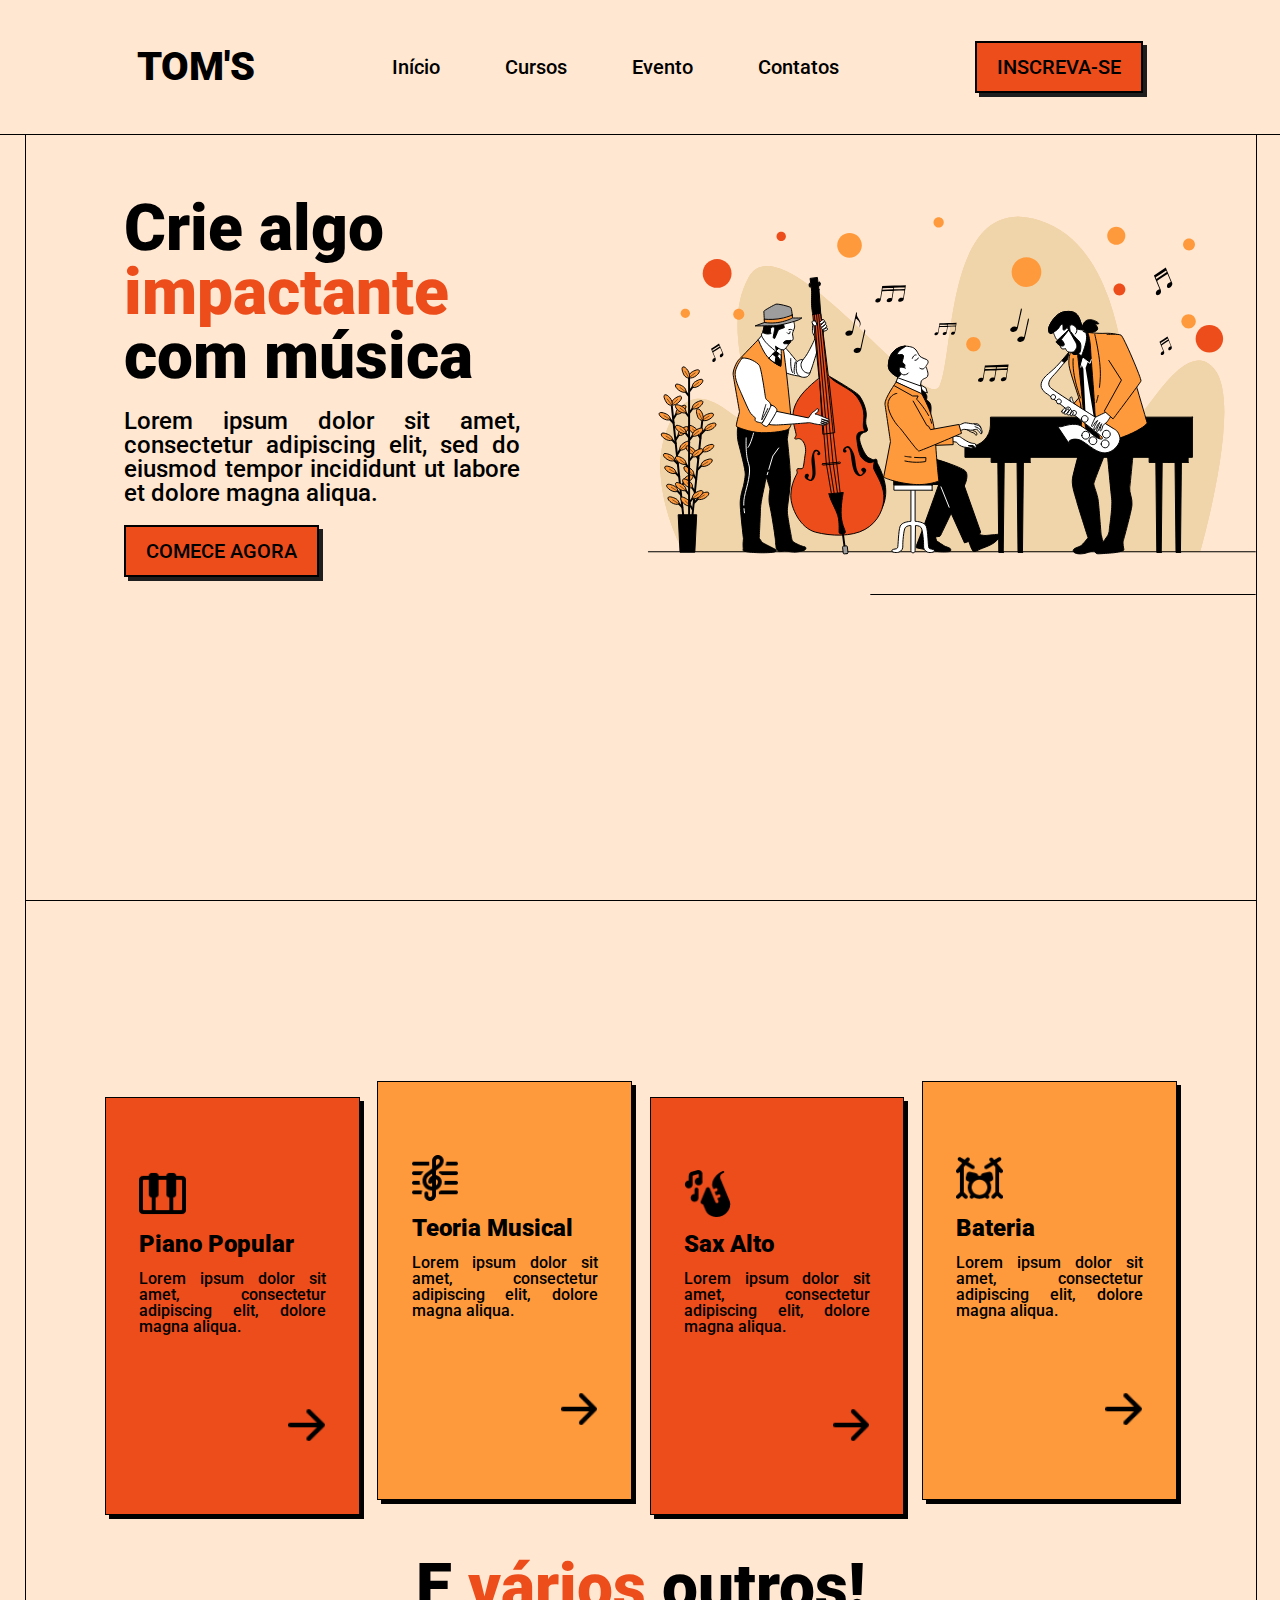
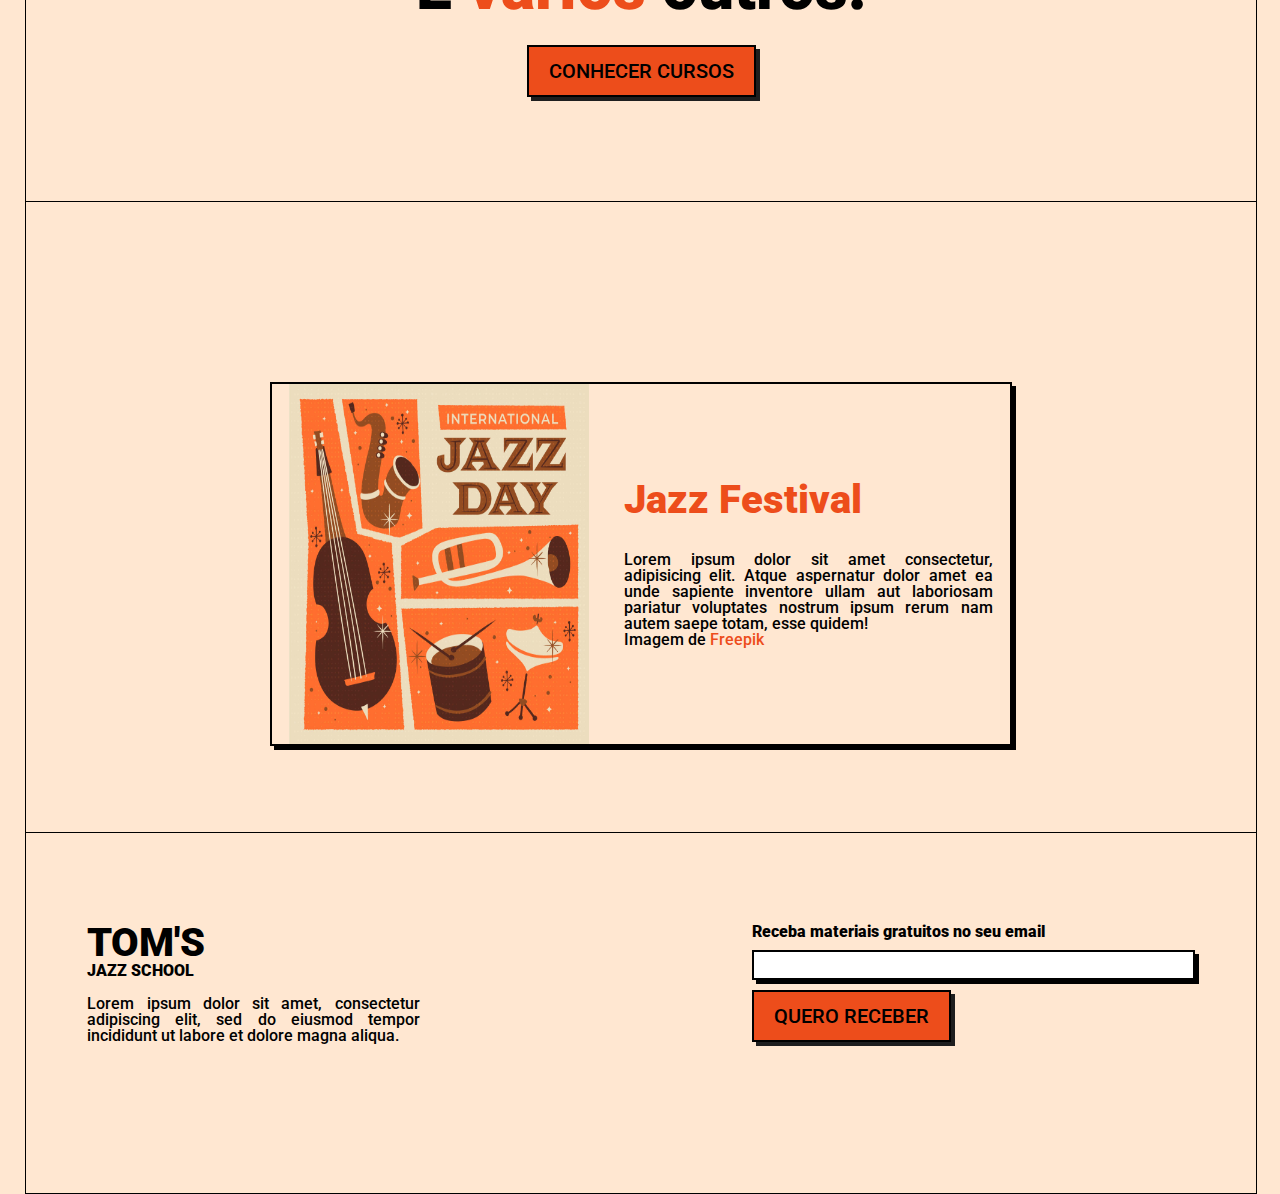
==== index.html @ 8ecbff25 "Tom Jazz School Project" ====
<html lang="pt-br">
<head>
    <meta charset="UTF-8">
    <meta name="viewport" content="width=device-width, initial-scale=1.0">
    <title>Tom's Jazz School</title>

    <!-- FONTS -->
    <link rel="preconnect" href="https://fonts.googleapis.com">
    <link rel="preconnect" href="https://fonts.gstatic.com" crossorigin>
    <link href="https://fonts.googleapis.com/css2?family=Roboto:wght@500;900&display=swap" rel="stylesheet">

    <!-- STYLESHEET -->
    <link rel="stylesheet" href="css/reset_default.css">
    <link rel="stylesheet" href="css/components/header-main.css">
    <link rel="stylesheet" href="css/components/logo-main.css">
    <link rel="stylesheet" href="css/components/nav-main.css">
    <link rel="stylesheet" href="css/components/button-main.css">
    <link rel="stylesheet" href="css/components/section-main.css">
    <link rel="stylesheet" href="css/components/banner-main.css">
    <link rel="stylesheet" href="css/components/title-main.css">
    <link rel="stylesheet" href="css/components/description-main.css">
    <link rel="stylesheet" href="css/components/card-main.css">
    <link rel="stylesheet" href="css/components/wrapper-cards.css">
    <link rel="stylesheet" href="css/components/figure-main.css">
    <link rel="stylesheet" href="css/components/wrapper-footer.css">
    <link rel="stylesheet" href="css/components/ad-course.css">
    <link rel="stylesheet" href="css/components/form-main.css">

    <link rel="stylesheet" href="css/components/media-query.css">

</head>
<body>

    <!-- HEADER -->

    <header class="header-main">
        <h1 class="logo-main">TOM'S</h1>

        <nav class="nav-main">
            <ul>
                <li><a href="#home">Início</a></li>
                <li><a href="#courses">Cursos</a></li>
                <li><a href="#events">Evento</a></li>
                <li><a href="#about">Contatos</a></li>
            </ul>
        </nav>

        <button><a class="button-main" href="">INSCREVA-SE</a></button>
    </header>

    <main>

        <section id="home" class="section-main">

        <div class="banner-main">
            <div class="article">
                <h1 class="title-main">Crie algo <span class="-ttlOrange">impactante</span> com música</h1>

                <p class="description-main">Lorem ipsum dolor sit amet, consectetur adipiscing elit, sed do eiusmod tempor incididunt ut labore et dolore magna aliqua.</p>

                <button><a class="button-main" href="">COMECE AGORA</a></button>
            </div>

            <img class="imgBanner" src="assets/img/clip-path-group.svg" alt="">
        </div>

    </section>

     <!-- COURSES -->

     <section id="courses" class="section-main">
        <article class="wrapper-cards">
            <div class="card-main">
                <div class="content">
                    <img class="icon" width="48px" height="48px" src="assets/img/piano.svg" alt="">
                    <h2 class="title-main small">Piano Popular</h2>
                    <p class="description-main dcSmall">Lorem ipsum dolor sit amet, consectetur adipiscing elit, dolore magna aliqua.</p>
                </div>

                <img width="32px" class="vector" src="assets/img/vector.png" alt="">
            </div>

            <div class="card-main scCard">
                <div class="content">
                    <img class="icon" width="48px" height="48px" src="assets/img/sheet.svg" alt="">
                    <h2 class="title-main small">Teoria Musical</h2>
                    <p class="description-main dcSmall">Lorem ipsum dolor sit amet, consectetur adipiscing elit, dolore magna aliqua.</p>
                </div>

                <img width="32px" class="vector" src="assets/img/vector.png" alt="">
            </div>

            <div class="card-main">
                <div class="content">
                    <img class="icon" width="48px" height="48px" src="assets/img/saxophone.svg" alt="">
                    <h2 class="title-main small">Sax Alto</h2>
                    <p class="description-main dcSmall">Lorem ipsum dolor sit amet, consectetur adipiscing elit, dolore magna aliqua.</p>
                </div>

                <img width="32px" class="vector" src="assets/img/vector.png" alt="">
            </div>

            <div class="card-main scCard">
                <div class="content">
                    <img class="icon" width="48px" height="48px" src="assets/img/drums.svg" alt="">
                    <h2 class="title-main small">Bateria</h2>
                    <p class="description-main dcSmall">Lorem ipsum dolor sit amet, consectetur adipiscing elit, dolore magna aliqua.</p>
                </div>

                <img width="32px" class="vector" src="assets/img/vector.png" alt="">
            </div>
        </article>

        <article class="ad-course">
            <h1 class="title-main">E <span class="-ttlOrange">vários</span> outros!</h1>
            <button><a class="button-main" href="">CONHECER CURSOS</a></button>
        </article>
    </section>

    <!-- EVENTS -->

    <section id="events" class="section-main scVh-1">
        <figure class="figure-main">
            <img class="poster" width="300px" src="assets/img/jazz-poster.jpg" alt="">

            <figcaption class="caption">
                <h1 class="capTitle -ttlMedium -ttlOrange">Jazz Festival</h1>
                <p class="description-main dcSmall">
                    Lorem ipsum dolor sit amet consectetur, adipisicing elit. Atque aspernatur dolor amet ea unde sapiente inventore ullam aut laboriosam pariatur voluptates nostrum ipsum rerum nam autem saepe totam, esse quidem!
                </p>
                <p class="description-main dcSmall">
                    Imagem de <a class="-ttlOrange" href="https://br.freepik.com/vetores-gratis/ilustracao-desenhada-a-mao-para-o-dia-internacional-do-jazz_12981753.htm">Freepik</a>
                </p>
            </figcaption>
        </figure>
    </section>

     <!-- FOOTER -->
    
     <footer id="about" class="section-main scVh-2">
        <div class="wrapper-footer">
            <article class="descFooter">
                <div class="ttlFooter">
                    <h1 class="logo-main lgSmall">TOM'S</h1>
                    <h2>JAZZ SCHOOL</h2>
                </div>

                <p class="description-main dcSmall">Lorem ipsum dolor sit amet, consectetur adipiscing elit, sed do eiusmod tempor incididunt ut labore et dolore magna aliqua.</p>
            </article>

            <form class="form-main" action="">
                <label for="email">Receba materiais gratuitos no seu email</label>
                <input id="email" type="email">
                <button class="button-main" type="submit">QUERO RECEBER</button>
            </form>
        </div>
    </footer>

    </main>
    
</body>
</html>
---- css/components/header-main.css ----
.header-main {
    box-sizing: border-box;
    display: flex;
    justify-content: space-evenly;
    align-items: center;
    border-bottom: 1px solid #000;
    
    position: fixed;
    width: 100%;
    height: 15vh;
    top: 0;
    background-color: inherit;
}
---- css/components/logo-main.css ----
.logo-main {
    font-size: 2.5rem;
    text-transform: uppercase;
    color: #000;
}
---- css/components/nav-main.css ----
.nav-main {
    font-size: 1.25rem;
    font-weight: 500;
    text-transform: capitalize;
}

.nav-main ul li {
    display: inline-block;
    margin-right: 3.75rem;
}

ul li:last-child {
    margin-right: 0;
}

.nav-main a {
    transition: all 0.2s;
}

.nav-main a:hover {
    color: #ED4D1B;
}
---- css/components/button-main.css ----
.button-main {
    display: inline-block;
    text-align: center;
    box-sizing: border-box;
    background-color: #ED4D1B;
    padding: 12px 20px;
    font-size: 1.25rem;
    font-weight: 500;
    border: 2px solid #000;
    box-shadow: 4px 4px 0 #1E1E1E;
    cursor: pointer;
    transition: all 0.2s;
}

.button-main:hover {
    box-shadow: 2px 2px 0 #1E1E1E;
}
---- css/components/section-main.css ----
.section-main {
    width: 100%;
    height: 80vh;
    border-width: 0px 1px 1px 1px;
    border-style: solid;
    border-color: #000000;
    padding-top: 20vh;
}

.section-main.section-main.scVh-1 {
    height: 50vh;
}

.section-main.scVh-2 {
    padding-top: 10vh;
    height: 30vh;
}
---- css/components/banner-main.css ----
.banner-main {
    box-sizing: border-box;
    width: 100%;
    display: flex;
    flex-direction: row;
    justify-content: space-between;
    align-items: center;
    padding-left: 8%;
}

.article {
    display: flex;
    flex-direction: column;
    justify-content: space-evenly;
    align-items: flex-start;
    width: 35%;
    gap: 20px;
}

.imgBanner {
    width: 55%;
    align-self: flex-end;
}
---- css/components/title-main.css ----
.title-main {
    font-size: 4em;
}

.-ttlOrange {
    color: #ED4D1B;
}

.title-main.small {
    font-size: 1.5rem;
}

.-ttlMedium {
    font-size: 2.5rem;
}

.capTitle {
    cursor: pointer;
    margin-bottom: 30px;
}

.capTitle::after {
    content: "";
    display: block;
    width: 0%;
    height: 2px;
    background-color: #ED4D1B;
    transition: all 0.3s;
}

.capTitle:hover::after {
    width: 100%;
}
---- css/components/description-main.css ----
.description-main {
    font-size: 1.5rem;
    font-weight: 500;
}

.description-main.dcSmall {
    font-size: 1rem;
}
---- css/components/card-main.css ----
.card-main {
    box-sizing: border-box;
    display: flex;
    flex-direction: column;
    justify-content: space-evenly;
    align-items: start;
    background-color: #ED4D1B;
    padding: 0 3%;
    width: 23%;
    height: 93%;
    border: 1px solid #000;
    box-shadow: 4px 4px 0 #000;
}

.card-main .icon {
    width: 25%;
    height: auto;
}

.card-main .content {
    display: flex;
    flex-direction: column;
    justify-content: space-between;
    gap: 15px;
}

.card-main .vector {
    width: 20%;
    align-self: flex-end;
}

.card-main.scCard {
    background-color: #FF9A3C;
    align-self: baseline;
}
---- css/components/wrapper-cards.css ----
.wrapper-cards {
    display: flex;
    justify-content: space-evenly;
    align-items: center;
    width: 90%;
    height: 50vh;
    margin: 0 auto 2%;
}
---- css/components/figure-main.css ----
.figure-main {
    display: flex;
    justify-content: space-around;
    align-items: center;
    width: 60%;
    height: 80%;
    margin: 0 auto;
    border: 2px solid #000;
    box-shadow: 4px 4px 0 #000;
}

.poster {
    justify-self: flex-start;
    align-self: flex-start;
    height: 100%;
}

.figure-main .caption {
    display: flex;
    flex-direction: column;
    width: 50%;
    align-items: flex-start;
}
---- css/components/wrapper-footer.css ----
.wrapper-footer {
    display: flex;
    justify-content: space-between;
    align-items: center;
    width: 90%;
    margin: 0 auto;
}

.wrapper-footer .ttlFooter {
    margin-bottom: 5%;
}

.wrapper-footer .descFooter {
    width: 30%;
}
---- css/components/ad-course.css ----
.ad-course {
    display: flex;
    flex-direction: column;
    align-items: center;
    gap: 25px
}
---- css/components/form-main.css ----
.form-main {
    display: flex;
    flex-direction: column;
    align-items: flex-start;
    justify-content: space-between;
    gap: 10px;
    width: 40%;
}

.form-main input {
    display: block;
    width: 100%;
    height: 30px;
    border: 2px solid #000;
    box-shadow: 4px 4px 0 #000;
    font-family: inherit;
    text-transform: lowercase;
}

.form-main input:focus {
    outline: 2px outset #ED4D1B;
}
---- css/components/media-query.css ----
@media (max-width: 800px) {
    .banner-main {
        flex-direction: column-reverse;
        justify-content: space-between;
        gap: 25px;
        padding: 0;
    }

    .banner-main .imgBanner {
        width: 100%;
    }

    .banner-main .article {
        margin: 0 auto;
        width: 80%;
    }

    .wrapper-cards {
        flex-direction: column;
        height: 160vh;
        margin-bottom: 10%;
    }
    
    .card-main {
        width: 80%;
        height: 23%;
        padding: 0 10%;
    }

    .figure-main {
        flex-direction: column;
        height: 70vh;
    }

    .figure-main .poster {
        align-self: flex-start;
        width: 100%;
        height: auto;
    }

    .figure-main .caption {
        width: 90%;
    }

    .wrapper-footer {
        height: 35vh;
        flex-direction: column;
        margin: 0 auto;
    }

    .wrapper-footer .descFooter {
        width: 100%;
    }

    .form-main {
        width: 90%;
    }

    .form-main .button-main {
        width: 100%;
    }
}

@media (max-width: 800px) {
    html {
        font-size: 11px;
    }

    body {
        margin-top: 10vh;
    }

    .header-main  {
        flex-direction: column;
    }

    .header-main .button-main {
        display: none;
        visibility: hidden;
    }

    .section-main {
        height: auto;
        padding: 6vh 0;
    }

    .section-main.section-main.scVh-1 {
        height: auto;
    }

    .section-main.scVh-2 {
        padding-top: 2vh;
        height: auto;
    }
}

@media (max-width: 300px) {
    html {
        font-size: 8px;
    }
}
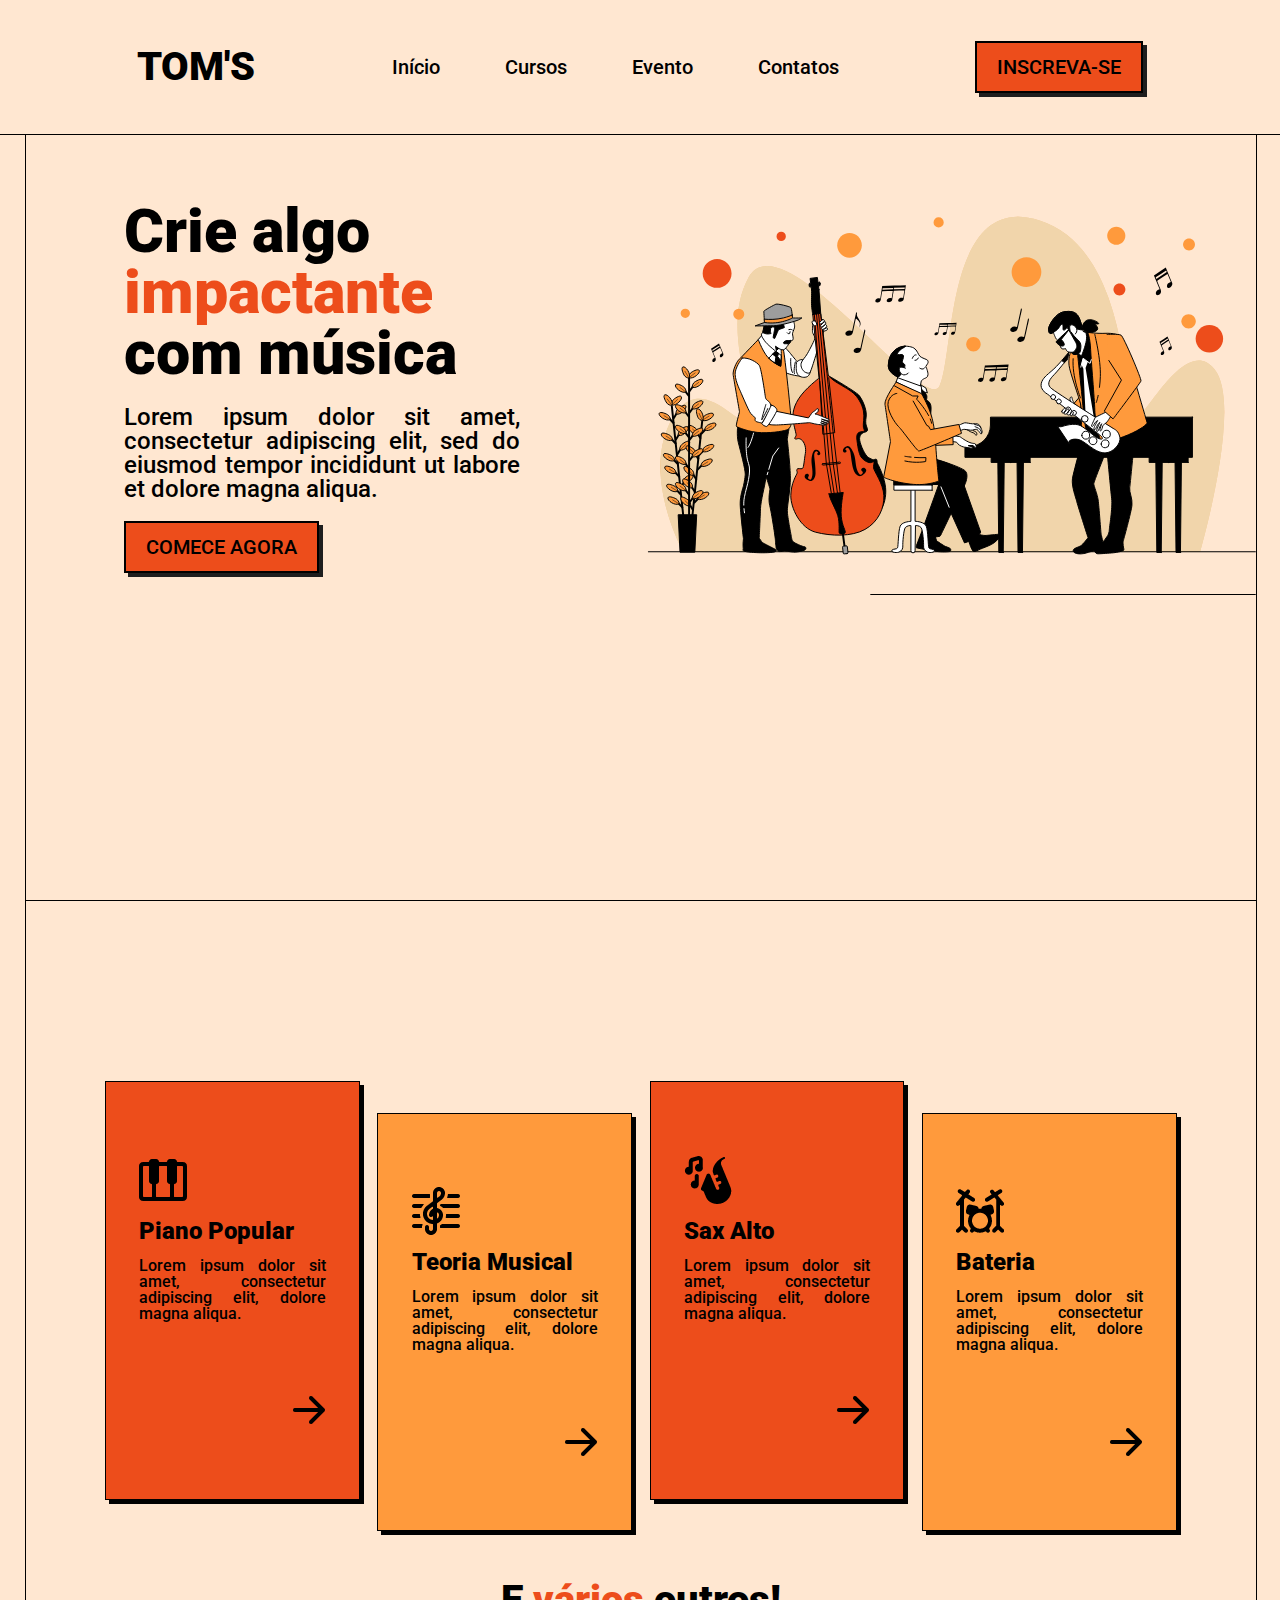
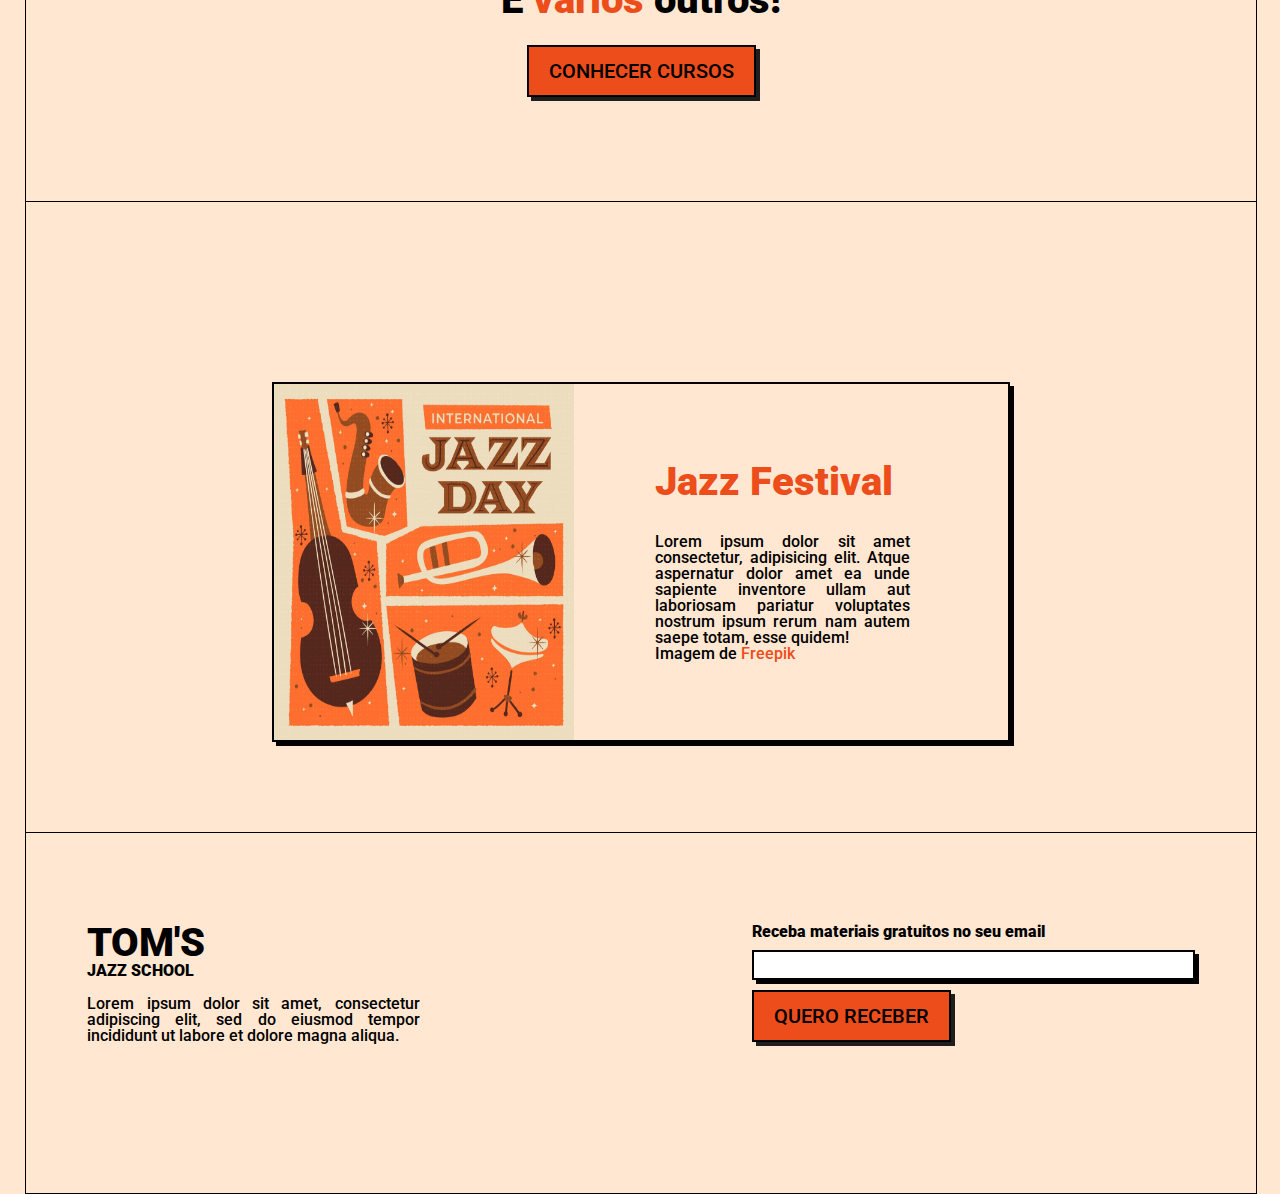
==== commit 24c49509: "Conserta um monte de coisa" ====
--- a/index.html
+++ b/index.html
@@ -54,7 +54,12 @@
 
         <div class="banner-main">
             <div class="article">
-                <h1 class="title-main">Crie algo <span class="-ttlOrange">impactante</span> com música</h1>
+                <h1 class="title-main">Crie algo<br>
+                    <span class="-ttlOrange">
+                        impactante
+                    </span>
+                    <br>com música
+                </h1>
 
                 <p class="description-main">Lorem ipsum dolor sit amet, consectetur adipiscing elit, sed do eiusmod tempor incididunt ut labore et dolore magna aliqua.</p>
 
@@ -112,7 +117,7 @@
         </article>
 
         <article class="ad-course">
-            <h1 class="title-main">E <span class="-ttlOrange">vários</span> outros!</h1>
+            <h1 class="title-main -ttlMedium">E <span class="-ttlOrange">vários</span> outros!</h1>
             <button><a class="button-main" href="">CONHECER CURSOS</a></button>
         </article>
     </section>
--- a/css/components/title-main.css
+++ b/css/components/title-main.css
@@ -1,5 +1,5 @@
 .title-main {
-    font-size: 4em;
+    font-size: 3.8rem;
 }
 
 .-ttlOrange {
--- a/css/components/card-main.css
+++ b/css/components/card-main.css
@@ -4,6 +4,8 @@
     flex-direction: column;
     justify-content: space-evenly;
     align-items: start;
+    align-self: start;
+
     background-color: #ED4D1B;
     padding: 0 3%;
     width: 23%;
@@ -13,7 +15,6 @@
 }
 
 .card-main .icon {
-    width: 25%;
     height: auto;
 }
 
@@ -25,11 +26,11 @@
 }
 
 .card-main .vector {
-    width: 20%;
+    width: auto;
     align-self: flex-end;
 }
 
 .card-main.scCard {
     background-color: #FF9A3C;
-    align-self: baseline;
+    align-self: end;
 }--- a/css/components/wrapper-cards.css
+++ b/css/components/wrapper-cards.css
@@ -4,6 +4,6 @@
     align-items: center;
     width: 90%;
     height: 50vh;
-    margin: 0 auto 2%;
+    margin: 0 auto 4%;
 }
 
--- a/css/components/figure-main.css
+++ b/css/components/figure-main.css
@@ -1,23 +1,23 @@
 .figure-main {
+    box-sizing: border-box;
     display: flex;
-    justify-content: space-around;
     align-items: center;
+    justify-content: space-between;
     width: 60%;
     height: 80%;
     margin: 0 auto;
+    padding-right: 8%;
     border: 2px solid #000;
     box-shadow: 4px 4px 0 #000;
 }
 
 .poster {
-    justify-self: flex-start;
-    align-self: flex-start;
     height: 100%;
 }
 
 .figure-main .caption {
     display: flex;
     flex-direction: column;
-    width: 50%;
+    width: 40%;
     align-items: flex-start;
 }--- a/css/components/media-query.css
+++ b/css/components/media-query.css
@@ -17,6 +17,7 @@
 
     .wrapper-cards {
         flex-direction: column;
+        width: 80%;
         height: 160vh;
         margin-bottom: 10%;
     }
@@ -29,7 +30,9 @@
 
     .figure-main {
         flex-direction: column;
-        height: 70vh;
+        height: 55vh;
+        padding: 0;
+        padding-bottom: 20%;
     }
 
     .figure-main .poster {
@@ -43,7 +46,7 @@
     }
 
     .wrapper-footer {
-        height: 35vh;
+        height: 30vh;
         flex-direction: column;
         margin: 0 auto;
     }
@@ -94,7 +97,7 @@
     }
 }
 
-@media (max-width: 300px) {
+@media (max-width: 350px) {
     html {
         font-size: 8px;
     }
